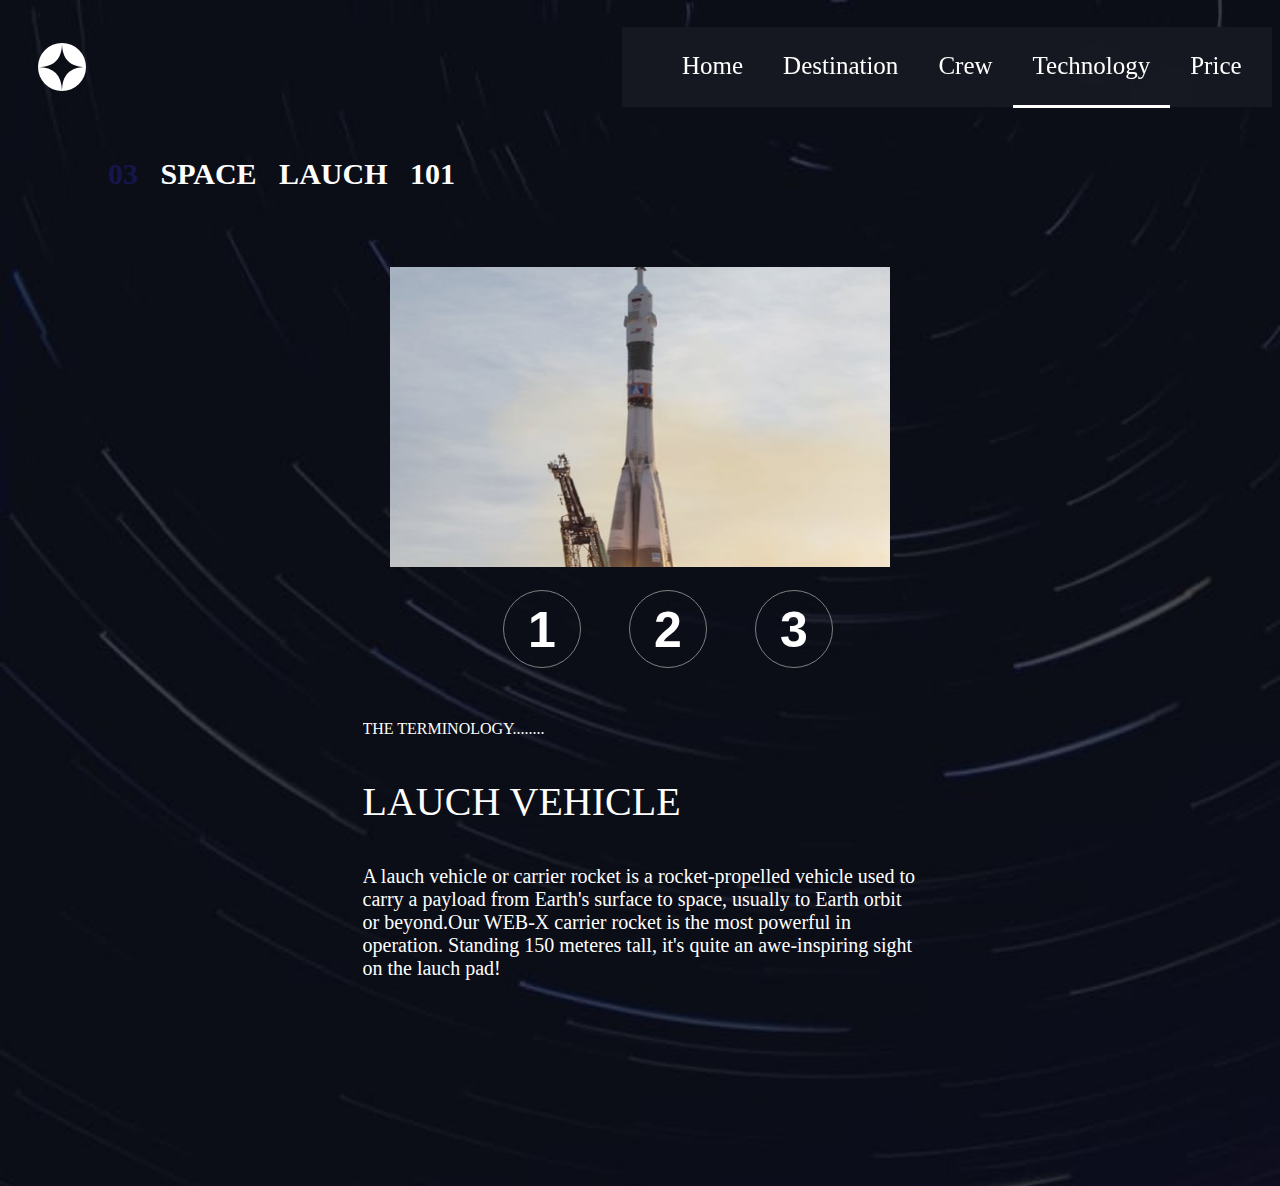
==== Technology.html @ b5d4da24 "Header fixed" ====
<!DOCTYPE html>
<html lang="en">
<head>
    <meta charset="UTF-8">
    <meta http-equiv="X-UA-Compatible" content="IE=edge">
    <meta name="viewport" content="width=device-width, initial-scale=1.0">
    <title>Document</title>
    <link rel="stylesheet" href="./assets/css/Tech.css">
</head>
<body>
    <header>
        <div>
            <img id="menu" class="imglogo" src="./assets/images/shared/logo.svg" alt="logo of company">
        </div>
        <button class="imgmenu" aria-controls="menubtn" aria-expanded="false">
           <!-- <span class="sr-only">Menu</span> -->
        </button>
        <div class="line">
            
        </div>
        <nav class="nav" data-visible="false">
            <ul id="menubtn" >
                <li class="active">
                    <a href="index.html"> <span aria-hidden="true"> 00 </span> Home 
                    </a>
                </li>
                <li>
                    <a href="destination-moon.html"> <span aria-hidden="true"> 01 </span> Destination
                    </a>
                </li>
                <li><a href="Crew.html"> <span aria-hidden="true"> 02</span>  Crew
                    </a>
                </li>
                <li ><a class="underline" href="Technology.html"> <span aria-hidden="true"> 03</span>  Technology
                    </a>
                </li>
                <li><a href="pricing.html"> <span aria-hidden="true"> 04</span>  Price
                    </a> 
                </li>
            </ul>
        </nav>

    </header>

    <Main>

        <!-- heading -->
        <Section class="heading">
            <div class="H2">
                <h2>
                   <span class="N3"> 03</span> <span> SPACE LAUCH 101</span>
                </h2>
            </div>
        </Section>

        <!-- content -->

        <section class="content">
                <!-- Numbers -->

                <section class="numbers" id="btn">
                    <button class="slidebtn current-slide">
                        <div class="circle">
                            <h3 class="click">1</h3>
                        </div>
                    </button>
                    <button class="slidebtn ">
                        <div class="circle">
                            <h3 class="click">2</h3>
                        </div>
                    </button>
                    <button class="slidebtn">
                        <div class="circle">
                            <h3 class="click">3</h3>
                        </div>
                    </button>
                </section>

                <section class="writings">
                
                    <div class= "write">

                        <!-- First Section -->

                        <div class=" One writeup current-writeup">
                        
                            <p class="p1">
                                THE TERMINOLOGY........
                            </p>
                            <P class="p2">
                                LAUCH VEHICLE
                            </P>
                            <P class="p3">
                                A lauch vehicle or carrier rocket is a rocket-propelled
                                vehicle used to carry a payload from Earth's surface to 
                                space, usually to Earth orbit or beyond.Our WEB-X
                                carrier rocket is the most powerful in operation.
                                Standing 150 meteres tall, it's quite an awe-inspiring sight
                                on the lauch pad!
                            </P>
                            
                        </div>
                    
                        <!-- Second section -->
                    
                        <div class="writeup">
                            
                            <p class="p1">
                                    THE TERMINOLOGY.......
                            </p>
                            <P class="p2">
                                SPACEPORT
                            </P>
                            <P class="p3">
                                A spaceport or cosmodrome is a site for lauching (or
                                receiving)spacecraft, by analogy to the seaport for ships
                                or airport for aircraft.Based in the famous Cape
                                Canaveral,our spaceport is ideally situated to take 
                                advantage of the Earth's rotation for Lauch.
                            </P>
                            
                        </div>
                    
                        <!-- Thrid section -->
                    
                        <div class="writeup">
                        
                            <p class="p1">
                                THE TERMINOLOGY......
                            </p>
                            <P class="p2">
                                SPACE CAPSULE
                            </P>
                            <P class="p3">
                                A space capsule is an often-crewed spacecraft that uses
                                a blunt-body reentry capsule to reenter the Earth's 
                                atmosphere without wings. Our capsule is where you'll 
                                spend your time during the flight. It includes a space 
                                gym, cinema, and plenty of other activities to keep you
                                entertained. 
                            </P>
                        </div>
                    
                    </div>
                       
              </section>

              <!-- image section -->
              <section class="image">
                <div class="img">
                   <div class="pic current-slide" >
                        <img class="img1" src="./assets/images/technology/image-launch-vehicle-portrait.jpg" alt="Image of lauch vehicle">
                   </div>
                    <div class="pic">
                     <img class="img2" src="./assets/images/technology/image-space-capsule-portrait.jpg" alt="Image of space capsule">
                    </div>
                    <div class="pic">
                     <img class="img3" src="./assets/images/technology/image-spaceport-portrait.jpg" alt="Image of space port">
                   </div>
                </div>
              </section>
        </section>
    </Main>
    
    <script src="./assets/js/Tech.js"></script>
    
</body>
</html>
---- assets/css/Tech.css ----
.{
    margin: 0;
    padding: 0;
    box-sizing: border-box;
    font-family: Georgia, 'Times New Roman', Times, serif;
}


body {
    background-image: url(../images/technology/background-technology-desktop.jpg);
    max-width: 100%;
    max-height: 100%; 
    background-size:cover;
    background-repeat: no-repeat;
    overflow-x: hidden;
}

/* Header 1 */

header{
    display: flex;
    justify-content: space-between;
    margin-top: 60px;
    width: 100%;
}

header .imglogo {
    margin-left: 90px;
    margin-top: 35px;
}

header .imgmenu{
    display: none;
}

header .line {
    height:1px;
    width:800px;
    background-color:  rgba(225, 225, 225, 0.05);
    margin-top: 50px;
    margin-left: 200px;
}

header .nav{
    background: rgba(225, 225, 225, 0.05);
    backdrop-filter: blur(1.5rem);
    color: white;
    width: 900px;
    height: 80px;
    position: relative;   
}

header .nav ul {
    display: flex;
    list-style: none;
    transform: translateY(80%);
}


.underline {
    border: 0px;
    border-bottom: 0.2rem solid white;
    background-color: transparent;
  }
  
header .nav ul li a {
    color: white;
    text-decoration: none;
    padding: 30px;
}

nav ul li a:hover{
    background: rgba(225, 225, 225, 0.05);
}

header .nav ul li a > [aria-hidden="true"] {
    font-weight: 700;
    margin-inline-end: 5px;

}

/* Header 1 ends */

/* Second header */



.heading .H2 {

    color: white;
    margin-left: 190px;
    margin-top: 50px;
    word-spacing: 15px;
    font-size: 20px;
}

.heading .H2 .N3 {
    color: rgb(22, 22, 77);
}


/* second header ends */

/* content */
.content {
    display: flex;
    width: 100%;
    height: 100%;
}

.numbers {
    color: white;
    font-size: 50px;
    margin-left: 150px;
    margin-top: 70px;
    cursor: pointer;
    transition: o.5 ease;
    display: flex;
    flex-direction: column;
    justify-content: space-evenly;
}

.slidebtn {
    /* aspect-ratio: 1;  */
    width: 76px;
    height: 76px;
    background-color: hsl(0, 0%, 0%, 0);
    border: 0px;
    border-radius: 50%;
    cursor: pointer;
    position: relative;
}



.slidebtn:hover{
    background-color: white;
    transition: 1s ease;
}



.numbers .circle {
    border: 1px solid;
    border-color: gray;
    border-radius: 50%;
    width: 76px;
    height: 76px;
    cursor: pointer;
    right: 8px;
    margin-top: -2px;
    position: relative;
}

/* .circle:hover {
    background-color: white;
    transition: 1s ease;
} */

.numbers .click {
    position: relative;
    width: inherit;
    height: auto;
    top: -70px;
    padding: 30px;
    text-align: center;
    left: -30px;
    z-index: 10;
    color: #ffff;
    font-size: 50px;
}

.click:hover {
    color: black;
    transition: 1s ease;

}


.writings{
    display: flex;
    flex-direction: row;
    width: 400px;
    height: 410px;
    overflow: hidden;
    position: relative;
    margin-top: 100px;
    margin-left: 200px;
    transition: 0.5s ease;
}


.write{
    display: flex;
    width: 200px;
    color: white;
    position: relative;
}


.writings .p2{
    font-size: 40px;
}

.writings .p3 {
    width: 400px;
    font-size: 20px;
}

.writings .One{
    animation: move 120s infinite;
}

@keyframes move{
    0%{
        margin-left: 0;
    }

    20%{
        margin-left: -400px;
    }

    40%{
        margin-left: -800px;
    }

    60%{
        margin-left: -800px;
    }

    80%{
        margin-left: -400px;
    }
    100%{
        margin-left: 0px;
    }
}

.image {
    height: 600px;
    width: 600px;
    object-fit: cover;
    overflow: hidden;
    margin-left: 350px;
    position: relative;
}

.img{
    position: relative;
    display: flex;
    flex-direction: row;
}

.img .img1 {
    height: 600px;
    width: 600px;
}

.img .img2 {
    height: 600px;
    width: 600px;
    object-fit: cover;
}

.img .img3 {
    height: 600px;
    width: 600px;
    object-fit: cover;
}

.image .img {
    animation: up 120s infinite;
}

@keyframes up{
    0%{
        margin-left: 0;
    }

    25% {
        margin-left: -600px;
    }

    50%{
        margin-left: -1200px;
    }

    75% {
        margin-left: -630px;
    }

    100%{
        margin-left: 0px;
    }
}


ani
.stop-animation{
    animation-play-state: paused;
}


/* Tablet responsiveness */

@media only screen and (max-width: 1500px) {
    
    body {
        background-image: url(../images/technology/background-technology-tablet.jpg);
        background-repeat: no-repeat;
        background-size: cover;
        max-width: 100%;
        height: 130vh;
    }
    
    header{
        margin-top: 0;
        justify-content: space-between;
    }

    header .imgmenu{
        display: none;
    }

    header .imglogo {
        margin-left: 30px;
    }

    header .nav{
        width: 650px;
        height: 80px;
        border: 0px none none;
        position: relative;
        padding: 0px;
        margin-top: 19px;
        font-size: 0px;
        
    }
    header .nav ul{
        display: flex;
        list-style: none;
        margin: 0;
        transform: translateY(0);
    }

    header .line {
        display: none;
    }

    header .nav ul li a {
        color: white;
        text-decoration: none;
        padding: 25px 20px;
        display: flex;
        font-size: 25px;
        margin-top: 0px;
        
    }

    header .nav ul li a > [aria-hidden="true"] {
        display: none;
    }

    .heading .H2 {
        margin-left: 100px;
    }

    .content {
        display: flex;
        flex-direction: column;
        width: 100%;
        height: 100%;
        align-items: center;     
        margin-top: 280px;
        position: relative;
    }

    .numbers{
        display: flex;
        margin-left: 0px;
        margin-top: 0px;
        width: 270px;
        flex-direction: row;
        gap: 50px;
        /* align-items: center; */
    }

    .slidebtn{
        top: 120px;
    }

    .writings{
        margin-left: 0px;
        top: 0px;
        width: 555px;
        display: flex;
        flex-direction: row;
    }

    .write{
        align-items: center;
        width: 650px;
        margin-top: 0px;
        margin-left:0px;
    }

    .writeup{
         
    }
    
    .writeup .p3 {
        align-items: center;
        width: 560px;
    }

    .writings .One{
        animation: move 200s infinite;
    }
    
    @keyframes move{
        0%{
            margin-left: 0px;
        }
    
        25%{
            margin-left: -560px;
        }
    
        50%{
            margin-left: -1120px;
        }
    
        75%{
            margin-left: -560px;
        }
    
        100%{
            margin-left: 0px;
        }
    }

    .image {
        display: flex;
        flex-direction: row;
        height: 300px;
        width: 500px;
        object-fit: cover;
        overflow: hidden;
        margin-left: 0px;
        margin-top: -790px;
        position: relative;
        
    }

    .img {
        display: flex;
        /* align-items: center;    */
    }

    .pic{
        width: 500px;
        height: 400px;
    }
    
    
    .img .img1 {
        height: 100%;
        width: 100%;
        object-fit: fill;
        
    }
    
    .img .img2 {
        height: 100%;
        width: 100%;
        object-fit: cover;
    }
    
    .img .img3 {
        height: 100%;
        width: 100%;
        object-fit: cover;
    }
    
    .image .img {
        animation: up 200s infinite;
    }
    
    @keyframes up{
        0%{
            margin-left: 0;
        }
    
        25% {
            margin-left: -500px;
        }
    
        50%{
            margin-left: -1000px;
        }
    
        75% {
            margin-left: -500px;
        }
    
        100%{
            margin-left: 0px;
        }
    }
    
}

/* Tablet responsivess ends */

/* Phone responsiveness */

@media only screen and (max-width: 600px) {
    
    body {
        background-image: url(../images/technology/background-technology-mobile.jpg);
        background-repeat: repeat;
        background-size: cover;
        max-width: 100%;
        max-height: 100%; 
    }
    header .nav{
        color: white;
        width: 800px;
        height: 1000px;
        padding: min(30vh, 100px) 0px;
        position: fixed;
        inset: 0 0 0 30%;
        z-index: 1000;
        border: 0px;
        margin-top: 0px;
        margin-left: 0px;
        transform: translateX(60%);
        transition: transform 350ms ease-out;
        backdrop-filter: blur(50px);
        padding: min(30vh, 150px) 0px;
        background-color: hsl(0, 0%, 0%, 0.5);
    }

    @supports (backdrop-filter: blur(20px)) {
        header .nav {
            background-color: hsl(0, 0%, 100%, 0.1);
            backdrop-filter: blur(20px);
        }
    } 

    header .nav[data-visible ="true"]{
        transform: translateX(0%);
    }


    header .nav ul {
        flex-direction: column;
        font-size: 25px;
        /* padding:0px; */
        margin: 0px;
        align-content: center;
        
    }

    header .nav ul li{
        display: inline-block;
        
    }

    /* header .nav ul li a{
        padding: 40px 30px;
    } */

    header .imgmenu{
        display: block;
        left: 330px;
        top: 30px;
        cursor: pointer;
        position: absolute;
        z-index: 9999;
        width: 30px;
        border: 0px;
        aspect-ratio: 1;
        background: url(../images/shared/icon-hamburger.svg);
        background-size: contain;
        background-repeat: no-repeat;
    }

    .imgmenu[aria-expanded="true"] {
        background-image: url(../images/shared/icon-close.svg);
    }
    
    header .imglogo {
        margin-left: 20px;
        margin-top: 10px;
    }

    header .nav ul li a > [aria-hidden="true"] {
        display: inline-block;
    }

    .heading .H2 {
        color: white;
        margin-left: 30px;
        word-spacing: 15px;
        font-size: 18px;
    }
    
    .numbers {
    margin-left: 0px;
    margin-top: -50px;
    }

    .slidebtn{
        top: 20px;
    }

.writings{
    display: flex;
    flex-direction: row;
    width: 350px;
    height: 410px;
    overflow: hidden;
    margin-left: 0px;
    margin-top: 20px;
   
}

.write{
    display: flex;
    width: 500px;
    color: white;
}

.writeup {
    
}

.writings .p2{
    font-size: 40px;
}

.writings .p3 {
    width: 350px;
    font-size: 20px;
}

.writings .One{
    animation: move 200s infinite;
}

@keyframes move{
    0%{
        margin-left: 0px;
    }

    25%{
        margin-left: -350px;
    }

    50%{
        margin-left: -700px;
    }

    75%{
        margin-left: -350px;
    }

    100%{
        margin-left: 0px;
    }
}

.image {
    display: flex;
    flex-direction: row;
    height: 200px;
    width: 300px;
    overflow: hidden;
    margin-left: 0px;
    margin-top: -720px;
    object-fit: cover;
}

.img {
    display: flex;
    align-items: center;
}

.pic {
    height: 200px;
    width: 300px;
    
}

.img .img1 {
    height: 100%;
    width: 100%;
    object-fit: fill;
}

.img .img2 {
    height: 100%;
    width: 100%;
    object-fit: fill;
}

.img .img3 {
    height: 100%;
    width: 100%;
    object-fit: fill;
}

.image .img {
    animation: up 200s infinite;
}

@keyframes up{
    0%{
        margin-left: 0;
    }

    25% {
        margin-left: -300px;
    }

    50%{
        margin-left: -600px;
    }

    75% {
        margin-left: -300px;
    }

    100%{
        margin-left: 0px;
    }
}
}

/* responsiveness mobile end */
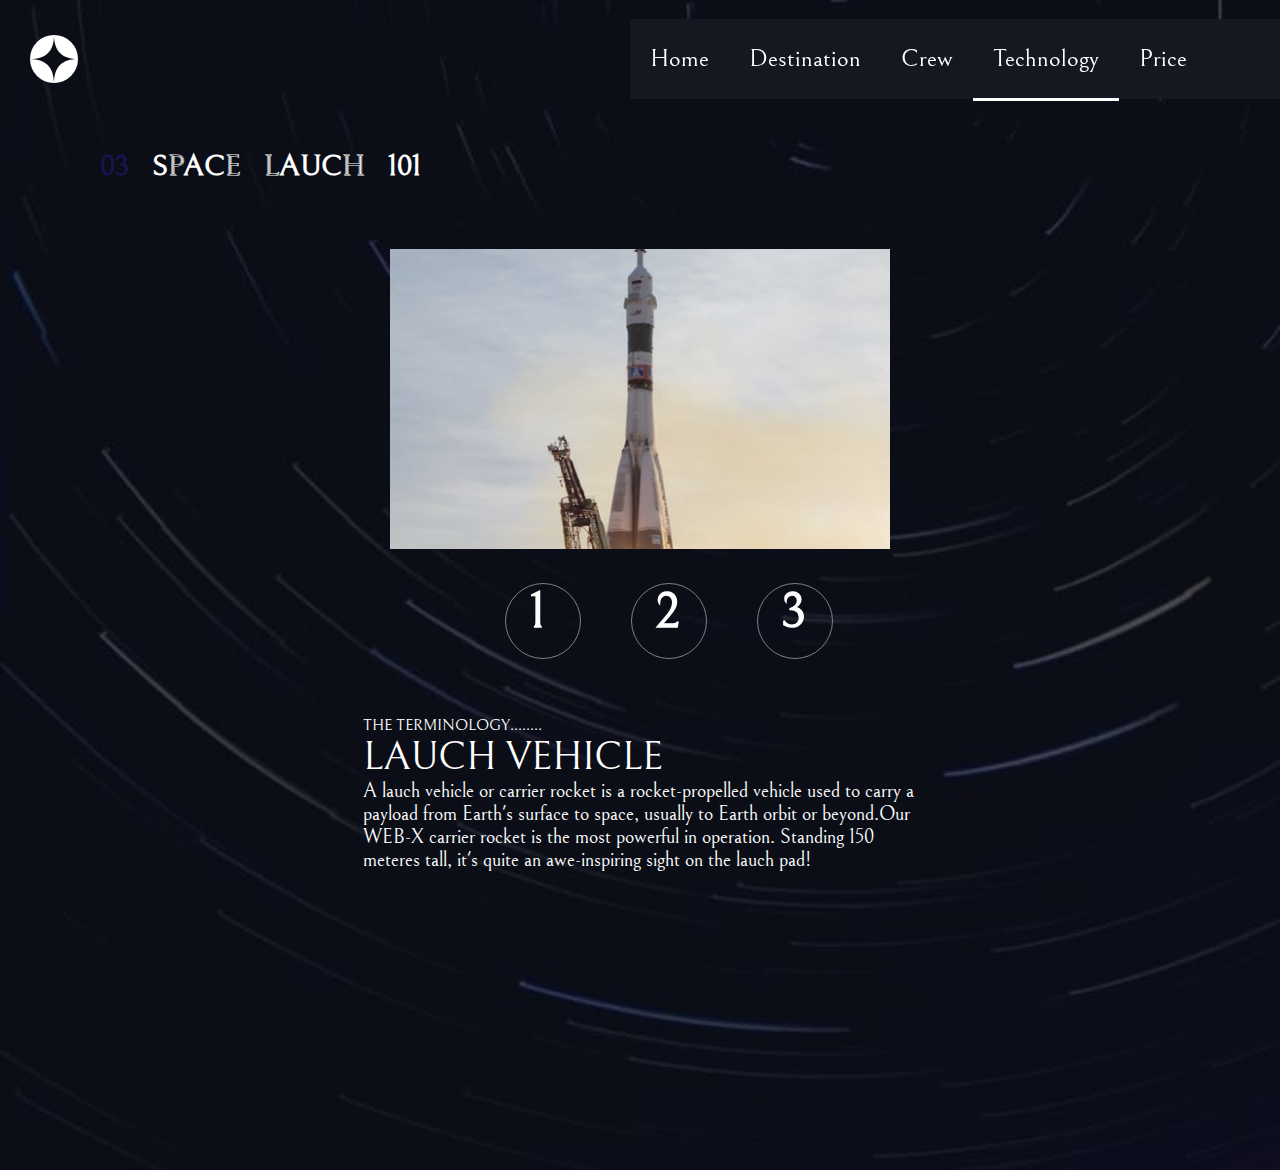
==== commit 47245d4e: "changes to price and tech page" ====
--- a/Technology.html
+++ b/Technology.html
@@ -4,7 +4,14 @@
     <meta charset="UTF-8">
     <meta http-equiv="X-UA-Compatible" content="IE=edge">
     <meta name="viewport" content="width=device-width, initial-scale=1.0">
-    <title>Document</title>
+    <title>Space Tourism</title>
+    <!-- Google fonts -->
+    <link rel="preconnect" href="https://fonts.googleapis.com" />
+    <link rel="preconnect" href="https://fonts.gstatic.com" crossorigin />
+    <link
+      href="https://fonts.googleapis.com/css2?family=Barlow+Condensed:wght@400;700&family=Bellefair&family=Barlow:wght@400;700&display=swap"
+      rel="stylesheet"
+    />
     <link rel="stylesheet" href="./assets/css/Tech.css">
 </head>
 <body>
@@ -61,7 +68,7 @@
                 <section class="numbers" id="btn">
                     <button class="slidebtn current-slide">
                         <div class="circle">
-                            <h3 class="click">1</h3>
+                            <h3 class="click First">1</h3>
                         </div>
                     </button>
                     <button class="slidebtn ">
--- a/assets/css/Tech.css
+++ b/assets/css/Tech.css
@@ -1,13 +1,13 @@
-.{
+*{
     margin: 0;
     padding: 0;
     box-sizing: border-box;
-    font-family: Georgia, 'Times New Roman', Times, serif;
-}
-
+    font-family: "Bellefair", serif;
+}
 
 body {
     background-image: url(../images/technology/background-technology-desktop.jpg);
+    font-family: "Bellefair", serif;
     max-width: 100%;
     max-height: 100%; 
     background-size:cover;
@@ -45,7 +45,7 @@
     background: rgba(225, 225, 225, 0.05);
     backdrop-filter: blur(1.5rem);
     color: white;
-    width: 900px;
+    width: 1200px;
     height: 80px;
     position: relative;   
 }
@@ -53,7 +53,7 @@
 header .nav ul {
     display: flex;
     list-style: none;
-    transform: translateY(80%);
+    transform: translateY(160%);
 }
 
 
@@ -66,7 +66,7 @@
 header .nav ul li a {
     color: white;
     text-decoration: none;
-    padding: 30px;
+    padding: 30px 40px;
 }
 
 nav ul li a:hover{
@@ -106,13 +106,13 @@
     display: flex;
     width: 100%;
     height: 100%;
-}
+    }
 
 .numbers {
     color: white;
     font-size: 50px;
     margin-left: 150px;
-    margin-top: 70px;
+    margin-top: 120px;
     cursor: pointer;
     transition: o.5 ease;
     display: flex;
@@ -147,8 +147,6 @@
     width: 76px;
     height: 76px;
     cursor: pointer;
-    right: 8px;
-    margin-top: -2px;
     position: relative;
 }
 
@@ -161,13 +159,18 @@
     position: relative;
     width: inherit;
     height: auto;
-    top: -70px;
+    top: -30px;
     padding: 30px;
     text-align: center;
-    left: -30px;
+    left: -10px;
     z-index: 10;
     color: #ffff;
     font-size: 50px;
+    transform: translateX(5%);
+}
+
+.numbers .First{
+    
 }
 
 .click:hover {
@@ -184,7 +187,7 @@
     height: 410px;
     overflow: hidden;
     position: relative;
-    margin-top: 100px;
+    margin-top: 250px;
     margin-left: 200px;
     transition: 0.5s ease;
 }
@@ -391,7 +394,7 @@
 
     .writings{
         margin-left: 0px;
-        top: 0px;
+        top: -200px;
         width: 555px;
         display: flex;
         flex-direction: row;
@@ -447,7 +450,7 @@
         object-fit: cover;
         overflow: hidden;
         margin-left: 0px;
-        margin-top: -790px;
+        margin-top: -950px;
         position: relative;
         
     }
@@ -622,7 +625,7 @@
     height: 410px;
     overflow: hidden;
     margin-left: 0px;
-    margin-top: 20px;
+    margin-top: 180px;
    
 }
 
@@ -678,7 +681,7 @@
     width: 300px;
     overflow: hidden;
     margin-left: 0px;
-    margin-top: -720px;
+    margin-top: -890px;
     object-fit: cover;
 }
 
